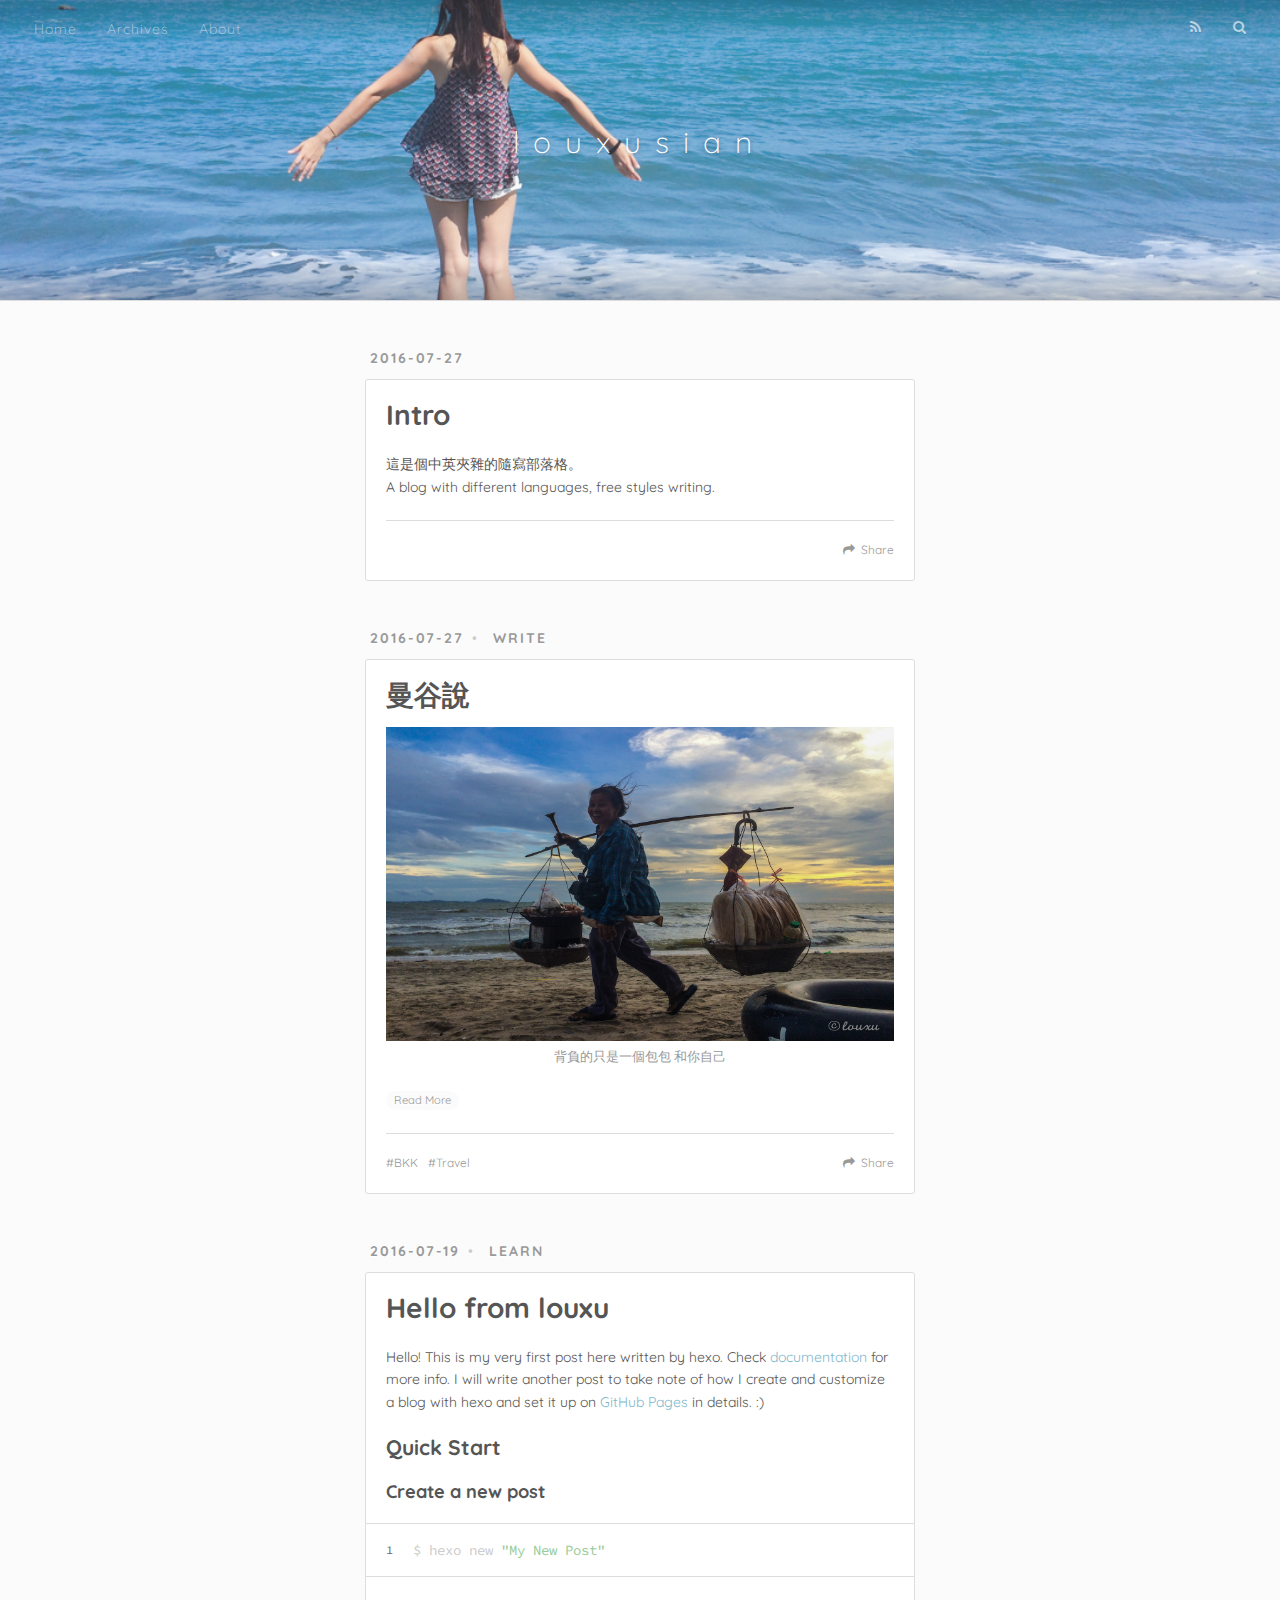
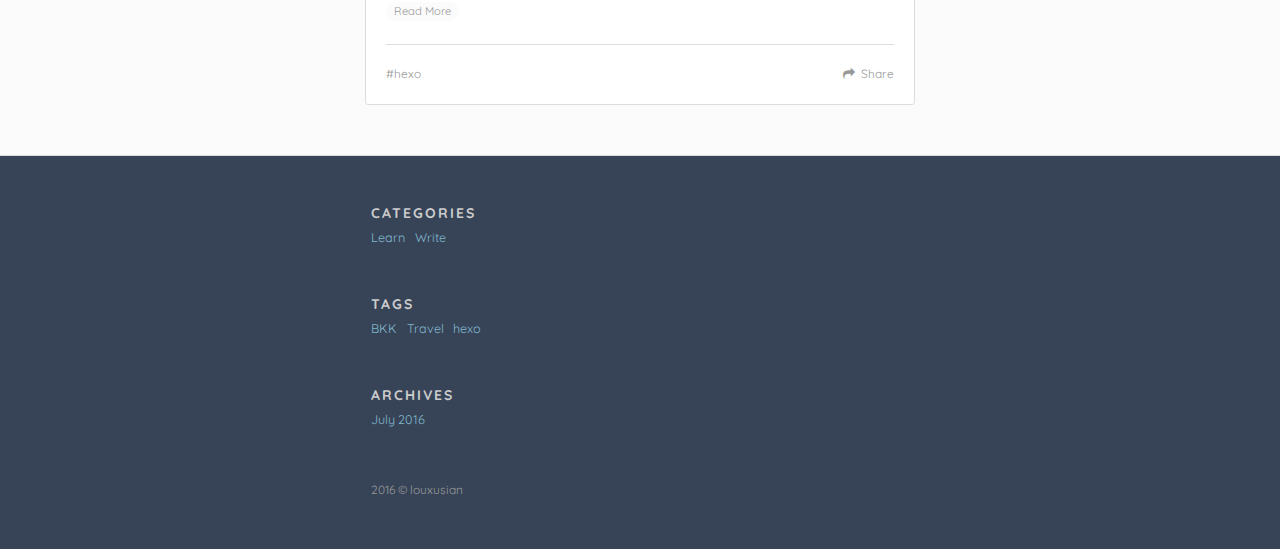
==== index.html @ e1ae8b0b "Site updated: 2016-07-27 15:54:59" ====
<!DOCTYPE html>
<html>
<head>
  <meta charset="utf-8">
  
  <title>louxusian</title>
  <meta name="viewport" content="width=device-width, initial-scale=1, maximum-scale=1">
  <meta property="og:type" content="website">
<meta property="og:title" content="louxusian">
<meta property="og:url" content="http://louxusian.github.io/index.html">
<meta property="og:site_name" content="louxusian">
<meta name="twitter:card" content="summary">
<meta name="twitter:title" content="louxusian">
  
    <link rel="alternate" href="/atom.xml" title="louxusian" type="application/atom+xml">
  
  
    <link rel="icon" href="/favicon.png">
  
  
    <link href="//fonts.googleapis.com/css?family=Source+Code+Pro|Quicksand" rel="stylesheet" type="text/css">
  
  <link rel="stylesheet" href="/css/style.css">
  

</head>

<body>
    
        <div id="container">
            <div id="wrap">
                <header id="header">
  <div id="banner"></div>
  <div id="header-outer" class="outer">
    <div id="header-title" class="inner">
      <h1 id="logo-wrap">
        <a href="/" id="logo">louxusian</a>
      </h1>
      
    </div>
    <div id="header-inner" class="inner">
      <nav id="main-nav">
        <a id="main-nav-toggle" class="nav-icon"></a>
        
          <a class="main-nav-link" href="/">Home</a>
        
          <a class="main-nav-link" href="/archives">Archives</a>
        
          <a class="main-nav-link" href="/about">About</a>
        
      </nav>
      <nav id="sub-nav">
        
          <a id="nav-rss-link" class="nav-icon" href="/atom.xml" title="RSS Feed"></a>
        
        <a id="nav-search-btn" class="nav-icon" title="Search"></a>
      </nav>
      <div id="search-form-wrap">
        <form action="//google.com/search" method="get" accept-charset="UTF-8" class="search-form"><input type="search" name="q" results="0" class="search-form-input" placeholder="Search"><button type="submit" class="search-form-submit">&#xF002;</button><input type="hidden" name="sitesearch" value="http://louxusian.github.io"></form>
      </div>
    </div>
  </div>
</header>
                <div class="outer">
                  <section id="main">
  
    <article id="post-Intro" class="article article-type-post" itemscope itemprop="blogPost">
  <div class="article-meta">
    <a href="/2016/07/27/Intro/" class="article-date">
  <time datetime="2016-07-27T03:43:51.000Z" itemprop="datePublished">2016-07-27</time>
</a>
    
  </div>
  <div class="article-inner">
    
    
      <header class="article-header">
        
  
    <h1 itemprop="name">
      <a class="article-title" href="/2016/07/27/Intro/">Intro</a>
    </h1>
  

      </header>
    
    <div class="article-entry" itemprop="articleBody">
      
        <p>這是個中英夾雜的隨寫部落格。<br>A blog with different languages, free styles writing.</p>

      
    </div>
    <footer class="article-footer">
      <a data-url="http://louxusian.github.io/2016/07/27/Intro/" data-id="cir4liw5v0007s5x1yvl8x68n" class="article-share-link">Share</a>
      
      
    </footer>
  </div>
  
</article>


  
    <article id="post-Bangkok" class="article article-type-post" itemscope itemprop="blogPost">
  <div class="article-meta">
    <a href="/2016/07/27/Bangkok/" class="article-date">
  <time datetime="2016-07-27T03:19:14.000Z" itemprop="datePublished">2016-07-27</time>
</a>
    
  <div class="article-category">
    <a class="article-category-link" href="/categories/Write/">Write</a>
  </div>

  </div>
  <div class="article-inner">
    
    
      <header class="article-header">
        
  
    <h1 itemprop="name">
      <a class="article-title" href="/2016/07/27/Bangkok/">曼谷說</a>
    </h1>
  

      </header>
    
    <div class="article-entry" itemprop="articleBody">
      
        <img src="/2016/07/27/Bangkok/img0001.jpg" alt="背負的只是一個包包 和你自己" title="背負的只是一個包包 和你自己">
        
          <p class="article-more-link">
            <a href="/2016/07/27/Bangkok/#more">Read More</a>
          </p>
        
      
    </div>
    <footer class="article-footer">
      <a data-url="http://louxusian.github.io/2016/07/27/Bangkok/" data-id="cir4liw5q0005s5x15lfc8kal" class="article-share-link">Share</a>
      
      
  <ul class="article-tag-list"><li class="article-tag-list-item"><a class="article-tag-list-link" href="/tags/BKK/">BKK</a></li><li class="article-tag-list-item"><a class="article-tag-list-link" href="/tags/Travel/">Travel</a></li></ul>

    </footer>
  </div>
  
</article>


  
    <article id="post-hello-world" class="article article-type-post" itemscope itemprop="blogPost">
  <div class="article-meta">
    <a href="/2016/07/19/hello-world/" class="article-date">
  <time datetime="2016-07-19T13:34:02.000Z" itemprop="datePublished">2016-07-19</time>
</a>
    
  <div class="article-category">
    <a class="article-category-link" href="/categories/Learn/">Learn</a>
  </div>

  </div>
  <div class="article-inner">
    
    
      <header class="article-header">
        
  
    <h1 itemprop="name">
      <a class="article-title" href="/2016/07/19/hello-world/">Hello from louxu</a>
    </h1>
  

      </header>
    
    <div class="article-entry" itemprop="articleBody">
      
        <p>Hello! This is my very first post here written by hexo. Check <a href="https://hexo.io/docs/">documentation</a> for more info. I will write another post to take note of how I create and customize a blog with hexo and set it up on <a href="https://pages.github.com/">GitHub Pages</a> in details. :)</p>
<h2 id="Quick-Start"><a href="#Quick-Start" class="headerlink" title="Quick Start"></a>Quick Start</h2><h3 id="Create-a-new-post"><a href="#Create-a-new-post" class="headerlink" title="Create a new post"></a>Create a new post</h3><figure class="highlight bash"><table><tr><td class="gutter"><pre><div class="line">1</div></pre></td><td class="code"><pre><div class="line">$ hexo new <span class="string">"My New Post"</span></div></pre></td></tr></table></figure>
        
          <p class="article-more-link">
            <a href="/2016/07/19/hello-world/#more">Read More</a>
          </p>
        
      
    </div>
    <footer class="article-footer">
      <a data-url="http://louxusian.github.io/2016/07/19/hello-world/" data-id="cir4liw4q0000s5x1cdyradgz" class="article-share-link">Share</a>
      
      
  <ul class="article-tag-list"><li class="article-tag-list-item"><a class="article-tag-list-link" href="/tags/hexo/">hexo</a></li></ul>

    </footer>
  </div>
  
</article>


  

</section>
                  
                </div>
                <footer id="footer">
  
    <aside id="sidebar" class="outer">
  
    
  <div class="widget-wrap">
    <h3 class="widget-title">Categories</h3>
    <div class="widget">
      <ul class="category-list"><li class="category-list-item"><a class="category-list-link" href="/categories/Learn/">Learn</a></li><li class="category-list-item"><a class="category-list-link" href="/categories/Write/">Write</a></li></ul>
    </div>
  </div>


  
    
  <div class="widget-wrap">
    <h3 class="widget-title">Tags</h3>
    <div class="widget">
      <ul class="tag-list"><li class="tag-list-item"><a class="tag-list-link" href="/tags/BKK/">BKK</a></li><li class="tag-list-item"><a class="tag-list-link" href="/tags/Travel/">Travel</a></li><li class="tag-list-item"><a class="tag-list-link" href="/tags/hexo/">hexo</a></li></ul>
    </div>
  </div>


  
    <!---->
  <!--<div class="widget-wrap">-->
    <!--<h3 class="widget-title">Tag Cloud</h3>-->
    <!--<div class="widget tagcloud">-->
      <!--<a href="/tags/BKK/" style="font-size: 10px;">BKK</a> <a href="/tags/Travel/" style="font-size: 10px;">Travel</a> <a href="/tags/hexo/" style="font-size: 10px;">hexo</a>-->
    <!--</div>-->
  <!--</div>-->
<!---->
  
    
  <div class="widget-wrap">
    <h3 class="widget-title">Archives</h3>
    <div class="widget">
      <ul class="archive-list"><li class="archive-list-item"><a class="archive-list-link" href="/archives/2016/07/">July 2016</a></li></ul>
    </div>
  </div>


  
    <!---->
  <!--<div class="widget-wrap">-->
    <!--<h3 class="widget-title">Recent Posts</h3>-->
    <!--<div class="widget">-->
      <!--<ul>-->
        <!---->
          <!--<li>-->
            <!--<a href="/2016/07/27/Intro/">Intro</a>-->
          <!--</li>-->
        <!---->
          <!--<li>-->
            <!--<a href="/2016/07/27/Bangkok/">曼谷說</a>-->
          <!--</li>-->
        <!---->
          <!--<li>-->
            <!--<a href="/2016/07/19/hello-world/">Hello from louxu</a>-->
          <!--</li>-->
        <!---->
      <!--</ul>-->
    <!--</div>-->
  <!--</div>-->
<!---->
  
</aside>
  
  <div class="outer">
    <div id="footer-info" class="inner">
      2016 &copy; louxusian
    </div>
  </div>
</footer>
            </div>
            <nav id="mobile-nav">
  
    <a href="/" class="mobile-nav-link">Home</a>
  
    <a href="/archives" class="mobile-nav-link">Archives</a>
  
    <a href="/about" class="mobile-nav-link">About</a>
  
</nav>
            

<script src="//ajax.googleapis.com/ajax/libs/jquery/2.0.3/jquery.min.js"></script>


  <link rel="stylesheet" href="/fancybox/jquery.fancybox.css">
  <script src="/fancybox/jquery.fancybox.pack.js"></script>


<script src="/js/script.js"></script>

        </div>
    
</body>
</html>
---- css/style.css ----
body {
  width: 100%;
}
body:before,
body:after {
  content: "";
  display: table;
}
body:after {
  clear: both;
}
html,
body,
div,
span,
applet,
object,
iframe,
h1,
h2,
h3,
h4,
h5,
h6,
p,
blockquote,
pre,
a,
abbr,
acronym,
address,
big,
cite,
code,
del,
dfn,
em,
img,
ins,
kbd,
q,
s,
samp,
small,
strike,
strong,
sub,
sup,
tt,
var,
dl,
dt,
dd,
ol,
ul,
li,
fieldset,
form,
label,
legend,
table,
caption,
tbody,
tfoot,
thead,
tr,
th,
td {
  margin: 0;
  padding: 0;
  border: 0;
  outline: 0;
  font-weight: inherit;
  font-style: inherit;
  font-family: inherit;
  font-size: 100%;
  vertical-align: baseline;
}
body {
  line-height: 1;
  color: #000;
  background: #fff;
}
ol,
ul {
  list-style: none;
}
table {
  border-collapse: separate;
  border-spacing: 0;
  vertical-align: middle;
}
caption,
th,
td {
  text-align: left;
  font-weight: normal;
  vertical-align: middle;
}
a img {
  border: none;
}
input,
button {
  margin: 0;
  padding: 0;
}
input::-moz-focus-inner,
button::-moz-focus-inner {
  border: 0;
  padding: 0;
}
@font-face {
  font-family: FontAwesome;
  font-style: normal;
  font-weight: normal;
  src: url("fonts/fontawesome-webfont.eot?v=#4.0.3");
  src: url("fonts/fontawesome-webfont.eot?#iefix&v=#4.0.3") format("embedded-opentype"), url("fonts/fontawesome-webfont.woff?v=#4.0.3") format("woff"), url("fonts/fontawesome-webfont.ttf?v=#4.0.3") format("truetype"), url("fonts/fontawesome-webfont.svg#fontawesomeregular?v=#4.0.3") format("svg");
}
html,
body,
#container {
  height: 100%;
}
body {
  background: #fbfbfb;
  font: 14px "Quicksand", "Helvetica Neue", Helvetica, Arial, sans-serif;
  -webkit-text-size-adjust: 100%;
}
.outer {
  max-width: 550px;
  margin: 0 auto;
  padding: 0 20px;
}
.outer:before,
.outer:after {
  content: "";
  display: table;
}
.outer:after {
  clear: both;
}
.inner {
  display: inline;
  float: left;
  width: 97.77777777777777%;
  margin: 0 1.111111111111111%;
}
.left,
.alignleft {
  float: left;
}
.right,
.alignright {
  float: right;
}
.clear {
  clear: both;
}
#container {
  position: relative;
}
.mobile-nav-on {
  overflow: hidden;
}
#wrap {
  height: 100%;
  width: 100%;
  position: absolute;
  top: 0;
  left: 0;
  -webkit-transition: 0.2s ease-out;
  -moz-transition: 0.2s ease-out;
  -ms-transition: 0.2s ease-out;
  transition: 0.2s ease-out;
  z-index: 1;
  background: #fbfbfb;
}
.mobile-nav-on #wrap {
  left: 280px;
}
.article-date,
.article-category-link,
.archive-year {
  text-decoration: none;
  text-transform: uppercase;
  letter-spacing: 2px;
  color: #999;
  margin-bottom: 1em;
  margin-left: 5px;
  line-height: 1em;
  text-shadow: 0 1px #fff;
  font-weight: bold;
}
.article-inner,
.archive-article-inner {
  background: #fff;
  border: 1px solid #ddd;
  -webkit-border-radius: 3px;
  border-radius: 3px;
}
.article-entry h1,
.widget h1 {
  font-size: 2em;
}
.article-entry h2,
.widget h2 {
  font-size: 1.5em;
}
.article-entry h3,
.widget h3 {
  font-size: 1.3em;
}
.article-entry h4,
.widget h4 {
  font-size: 1.2em;
}
.article-entry h5,
.widget h5 {
  font-size: 1em;
}
.article-entry h6,
.widget h6 {
  font-size: 0.8em;
  color: #999;
}
.article-entry hr,
.widget hr {
  border: 1px dashed #ddd;
}
.article-entry strong,
.widget strong {
  font-weight: bold;
}
.article-entry em,
.widget em,
.article-entry cite,
.widget cite {
  font-style: italic;
}
.article-entry sup,
.widget sup,
.article-entry sub,
.widget sub {
  font-size: 0.75em;
  line-height: 0;
  position: relative;
  vertical-align: baseline;
}
.article-entry sup,
.widget sup {
  top: -0.5em;
}
.article-entry sub,
.widget sub {
  bottom: -0.2em;
}
.article-entry small,
.widget small {
  font-size: 0.85em;
}
.article-entry acronym,
.widget acronym,
.article-entry abbr,
.widget abbr {
  border-bottom: 1px dotted;
}
.article-entry ul,
.widget ul,
.article-entry ol,
.widget ol,
.article-entry dl,
.widget dl {
  margin: 0 20px;
  line-height: 1.6em;
}
.article-entry ul ul,
.widget ul ul,
.article-entry ol ul,
.widget ol ul,
.article-entry ul ol,
.widget ul ol,
.article-entry ol ol,
.widget ol ol {
  margin-top: 0;
  margin-bottom: 0;
}
.article-entry ul,
.widget ul {
  list-style: disc;
}
.article-entry ol,
.widget ol {
  list-style: decimal;
}
.article-entry dt,
.widget dt {
  font-weight: bold;
}
#header {
  height: 300px;
  position: relative;
  border-bottom: 1px solid #ddd;
}
#header:before,
#header:after {
  content: "";
  position: absolute;
  left: 0;
  right: 0;
  height: 40px;
}
#header:before {
  top: 0;
  background: -webkit-linear-gradient(rgba(0,0,0,0.2), transparent);
  background: -moz-linear-gradient(rgba(0,0,0,0.2), transparent);
  background: -ms-linear-gradient(rgba(0,0,0,0.2), transparent);
  background: linear-gradient(rgba(0,0,0,0.2), transparent);
}
#header:after {
  bottom: 0;
  background: -webkit-linear-gradient(transparent, rgba(0,0,0,0.2));
  background: -moz-linear-gradient(transparent, rgba(0,0,0,0.2));
  background: -ms-linear-gradient(transparent, rgba(0,0,0,0.2));
  background: linear-gradient(transparent, rgba(0,0,0,0.2));
}
#header-outer {
  max-width: 100%;
  height: 100%;
  position: relative;
}
#header-inner {
  position: relative;
  overflow: hidden;
}
#banner {
  position: absolute;
  top: 0;
  left: 0;
  width: 100%;
  height: 100%;
  background: url("images/banner.jpg") center #000;
  -webkit-background-size: cover;
  -moz-background-size: cover;
  background-size: cover;
  z-index: -1;
  opacity: 0.8;
}
#header-title {
  text-align: center;
  height: 30px;
  position: absolute;
  top: 50%;
  left: 0;
  margin-top: -15px;
}
#logo,
#subtitle {
  text-decoration: none;
  color: #fff;
  font-weight: 300;
  text-shadow: 0 1px 4px rgba(0,0,0,0.3);
}
#logo {
  font-size: 30px;
  line-height: 15px;
  letter-spacing: 14px;
  font-weight: 100;
}
#subtitle {
  font-size: 16px;
  line-height: 16px;
  letter-spacing: 1px;
}
#subtitle-wrap {
  margin-top: 16px;
}
#main-nav {
  float: left;
  margin-left: -15px;
}
.nav-icon,
.main-nav-link {
  float: left;
  color: #fff;
  opacity: 0.6;
  text-decoration: none;
  text-shadow: 0 1px rgba(0,0,0,0.2);
  -webkit-transition: opacity 0.2s;
  -moz-transition: opacity 0.2s;
  -ms-transition: opacity 0.2s;
  transition: opacity 0.2s;
  display: block;
  padding: 20px 15px;
}
.nav-icon:hover,
.main-nav-link:hover {
  opacity: 1;
}
.nav-icon {
  font-family: FontAwesome;
  text-align: center;
  font-size: 14px;
  width: 14px;
  height: 14px;
  padding: 20px 15px;
  position: relative;
  cursor: pointer;
}
.main-nav-link {
  font-weight: 300;
  letter-spacing: 1px;
}
@media screen and (max-width: 479px) {
  .main-nav-link {
    display: none;
  }
}
#main-nav-toggle {
  display: none;
}
#main-nav-toggle:before {
  content: "\f0c9";
}
@media screen and (max-width: 479px) {
  #main-nav-toggle {
    display: block;
  }
}
#sub-nav {
  float: right;
  margin-right: -15px;
}
#nav-rss-link:before {
  content: "\f09e";
}
#nav-search-btn:before {
  content: "\f002";
}
#search-form-wrap {
  position: absolute;
  top: 15px;
  width: 150px;
  height: 30px;
  right: -150px;
  opacity: 0;
  -webkit-transition: 0.2s ease-out;
  -moz-transition: 0.2s ease-out;
  -ms-transition: 0.2s ease-out;
  transition: 0.2s ease-out;
}
#search-form-wrap.on {
  opacity: 1;
  right: 0;
}
@media screen and (max-width: 479px) {
  #search-form-wrap {
    width: 100%;
    right: -100%;
  }
}
.search-form {
  position: absolute;
  top: 0;
  left: 0;
  right: 0;
  background: #fff;
  padding: 5px 15px;
  -webkit-border-radius: 15px;
  border-radius: 15px;
  -webkit-box-shadow: 0 0 10px rgba(0,0,0,0.3);
  box-shadow: 0 0 10px rgba(0,0,0,0.3);
}
.search-form-input {
  border: none;
  background: none;
  color: #555;
  width: 100%;
  font: 13px "Quicksand", "Helvetica Neue", Helvetica, Arial, sans-serif;
  outline: none;
}
.search-form-input::-webkit-search-results-decoration,
.search-form-input::-webkit-search-cancel-button {
  -webkit-appearance: none;
}
.search-form-submit {
  position: absolute;
  top: 50%;
  right: 10px;
  margin-top: -7px;
  font: 13px FontAwesome;
  border: none;
  background: none;
  color: #bbb;
  cursor: pointer;
}
.search-form-submit:hover,
.search-form-submit:focus {
  color: #777;
}
.article {
  margin: 50px 0;
}
.article-inner {
  overflow: hidden;
}
.article-meta:before,
.article-meta:after {
  content: "";
  display: table;
}
.article-meta:after {
  clear: both;
}
.article-date {
  float: left;
}
.article-category {
  float: left;
  line-height: 1em;
  color: #ccc;
  text-shadow: 0 1px #fff;
  margin-left: 8px;
}
.article-category:before {
  content: "\2022";
}
.article-category-link {
  margin: 0 12px 1em;
}
.article-header {
  padding: 20px 20px 0;
}
.article-title {
  text-decoration: none;
  font-size: 2em;
  font-weight: bold;
  color: #555;
  line-height: 1.1em;
  -webkit-transition: color 0.2s;
  -moz-transition: color 0.2s;
  -ms-transition: color 0.2s;
  transition: color 0.2s;
}
a.article-title:hover {
  color: #81b7cc;
}
.article-entry {
  color: #555;
  padding: 0 20px;
}
.article-entry:before,
.article-entry:after {
  content: "";
  display: table;
}
.article-entry:after {
  clear: both;
}
.article-entry p,
.article-entry table {
  line-height: 1.6em;
  margin: 1.6em 0;
}
.article-entry h1,
.article-entry h2,
.article-entry h3,
.article-entry h4,
.article-entry h5,
.article-entry h6 {
  font-weight: bold;
}
.article-entry h1,
.article-entry h2,
.article-entry h3,
.article-entry h4,
.article-entry h5,
.article-entry h6 {
  line-height: 1.1em;
  margin: 1.1em 0;
}
.article-entry a {
  color: #81b7cc;
  text-decoration: none;
}
.article-entry a:hover {
  text-decoration: underline;
}
.article-entry ul,
.article-entry ol,
.article-entry dl {
  margin-top: 1.6em;
  margin-bottom: 1.6em;
}
.article-entry img,
.article-entry video {
  width: 100%;
  height: auto;
  display: block;
  margin: auto;
  padding-top: 1rem;
}
.article-entry iframe {
  border: none;
}
.article-entry table {
  width: 100%;
  border-collapse: collapse;
  border-spacing: 0;
}
.article-entry th {
  font-weight: bold;
  border-bottom: 3px solid #ddd;
  padding-bottom: 0.5em;
}
.article-entry td {
  border-bottom: 1px solid #ddd;
  padding: 10px 0;
}
.article-entry blockquote {
  font-family: Georgia, "Times New Roman", serif;
  font-size: 1.4em;
  margin: 1.6em 20px;
  text-align: center;
}
.article-entry blockquote footer {
  font-size: 14px;
  margin: 1.6em 0;
  font-family: "Quicksand", "Helvetica Neue", Helvetica, Arial, sans-serif;
}
.article-entry blockquote footer cite:before {
  content: "—";
  padding: 0 0.5em;
}
.article-entry .pullquote {
  text-align: left;
  width: 45%;
  margin: 0;
}
.article-entry .pullquote.left {
  margin-left: 0.5em;
  margin-right: 1em;
}
.article-entry .pullquote.right {
  margin-right: 0.5em;
  margin-left: 1em;
}
.article-entry .caption {
  color: #999;
  display: block;
  font-size: 0.9em;
  margin-top: 0.5em;
  position: relative;
  text-align: center;
}
.article-entry .video-container {
  position: relative;
  padding-top: 56.25%;
  height: 0;
  overflow: hidden;
}
.article-entry .video-container iframe,
.article-entry .video-container object,
.article-entry .video-container embed {
  position: absolute;
  top: 0;
  left: 0;
  width: 100%;
  height: 100%;
  margin-top: 0;
}
.article-more-link a {
  font-size: 0.8em;
  display: inline-block;
  line-height: 1em;
  padding: 4px 8px;
  -webkit-border-radius: 15px;
  border-radius: 15px;
  background: #fbfbfb;
  color: #999;
  text-shadow: 0 1px #fff;
  text-decoration: none;
}
.article-more-link a:hover {
  background: #81b7cc;
  color: #fff;
  text-decoration: none;
  text-shadow: 0 1px #529cb9;
}
.article-footer {
  font-size: 0.85em;
  line-height: 1.6em;
  border-top: 1px solid #ddd;
  padding-top: 1.6em;
  margin: 0 20px 20px;
}
.article-footer:before,
.article-footer:after {
  content: "";
  display: table;
}
.article-footer:after {
  clear: both;
}
.article-footer a {
  color: #999;
  text-decoration: none;
}
.article-footer a:hover {
  color: #555;
}
.article-tag-list-item {
  float: left;
  margin-right: 10px;
}
.article-tag-list-link:before {
  content: "#";
}
.article-comment-link {
  float: right;
}
.article-comment-link:before {
  content: "\f075";
  font-family: FontAwesome;
  padding-right: 8px;
}
.article-share-link {
  cursor: pointer;
  float: right;
  margin-left: 20px;
}
.article-share-link:before {
  content: "\f064";
  font-family: FontAwesome;
  padding-right: 6px;
}
#article-nav {
  position: relative;
}
#article-nav:before,
#article-nav:after {
  content: "";
  display: table;
}
#article-nav:after {
  clear: both;
}
@media screen and (min-width: 768px) {
  #article-nav {
    margin: 50px 0;
  }
  #article-nav:before {
    width: 8px;
    height: 8px;
    position: absolute;
    top: 50%;
    left: 50%;
    margin-top: -4px;
    margin-left: -4px;
    content: "";
    -webkit-border-radius: 50%;
    border-radius: 50%;
    background: #ddd;
    -webkit-box-shadow: 0 1px 2px #fff;
    box-shadow: 0 1px 2px #fff;
  }
}
.article-nav-link-wrap {
  text-decoration: none;
  text-shadow: 0 1px #fff;
  color: #999;
  -webkit-box-sizing: border-box;
  -moz-box-sizing: border-box;
  box-sizing: border-box;
  margin-top: 50px;
  text-align: center;
  display: block;
}
.article-nav-link-wrap:hover {
  color: #555;
}
@media screen and (min-width: 768px) {
  .article-nav-link-wrap {
    width: 50%;
    margin-top: 0;
  }
}
@media screen and (min-width: 768px) {
  #article-nav-newer {
    float: left;
    text-align: right;
    padding-right: 20px;
  }
}
@media screen and (min-width: 768px) {
  #article-nav-older {
    float: right;
    text-align: left;
    padding-left: 20px;
  }
}
.article-nav-caption {
  text-transform: uppercase;
  letter-spacing: 2px;
  color: #ddd;
  line-height: 1em;
  font-weight: bold;
}
#article-nav-newer .article-nav-caption {
  margin-right: -2px;
}
.article-nav-title {
  font-size: 0.85em;
  line-height: 1.6em;
  margin-top: 0.5em;
}
.article-share-box {
  position: absolute;
  display: none;
  background: #fff;
  -webkit-box-shadow: 1px 2px 10px rgba(0,0,0,0.2);
  box-shadow: 1px 2px 10px rgba(0,0,0,0.2);
  -webkit-border-radius: 3px;
  border-radius: 3px;
  margin-left: -145px;
  overflow: hidden;
  z-index: 1;
}
.article-share-box.on {
  display: block;
}
.article-share-input {
  width: 100%;
  background: none;
  -webkit-box-sizing: border-box;
  -moz-box-sizing: border-box;
  box-sizing: border-box;
  font: 14px "Quicksand", "Helvetica Neue", Helvetica, Arial, sans-serif;
  padding: 0 15px;
  color: #555;
  outline: none;
  border: 1px solid #ddd;
  -webkit-border-radius: 3px 3px 0 0;
  border-radius: 3px 3px 0 0;
  height: 36px;
  line-height: 36px;
}
.article-share-links {
  background: #fbfbfb;
}
.article-share-links:before,
.article-share-links:after {
  content: "";
  display: table;
}
.article-share-links:after {
  clear: both;
}
.article-share-twitter,
.article-share-facebook,
.article-share-pinterest,
.article-share-google {
  width: 50px;
  height: 36px;
  display: block;
  float: left;
  position: relative;
  color: #999;
  text-shadow: 0 1px #fff;
}
.article-share-twitter:before,
.article-share-facebook:before,
.article-share-pinterest:before,
.article-share-google:before {
  font-size: 20px;
  font-family: FontAwesome;
  width: 20px;
  height: 20px;
  position: absolute;
  top: 50%;
  left: 50%;
  margin-top: -10px;
  margin-left: -10px;
  text-align: center;
}
.article-share-twitter:hover,
.article-share-facebook:hover,
.article-share-pinterest:hover,
.article-share-google:hover {
  color: #fff;
}
.article-share-twitter:before {
  content: "\f099";
}
.article-share-twitter:hover {
  background: #00aced;
  text-shadow: 0 1px #008abe;
}
.article-share-facebook:before {
  content: "\f09a";
}
.article-share-facebook:hover {
  background: #3b5998;
  text-shadow: 0 1px #2f477a;
}
.article-share-pinterest:before {
  content: "\f0d2";
}
.article-share-pinterest:hover {
  background: #cb2027;
  text-shadow: 0 1px #a21a1f;
}
.article-share-google:before {
  content: "\f0d5";
}
.article-share-google:hover {
  background: #dd4b39;
  text-shadow: 0 1px #be3221;
}
.article-gallery {
  background: #000;
  position: relative;
}
.article-gallery-photos {
  position: relative;
  overflow: hidden;
}
.article-gallery-img {
  display: none;
  max-width: 100%;
}
.article-gallery-img:first-child {
  display: block;
}
.article-gallery-img.loaded {
  position: absolute;
  display: block;
}
.article-gallery-img img {
  display: block;
  max-width: 100%;
  margin: 0 auto;
}
#comments {
  background: #fff;
  -webkit-box-shadow: 1px 2px 3px #ddd;
  box-shadow: 1px 2px 3px #ddd;
  padding: 20px;
  border: 1px solid #ddd;
  -webkit-border-radius: 3px;
  border-radius: 3px;
  margin: 50px 0;
}
#comments a {
  color: #81b7cc;
}
.archives-wrap {
  margin: 50px 0;
}
.archives:before,
.archives:after {
  content: "";
  display: table;
}
.archives:after {
  clear: both;
}
.archive-year-wrap {
  margin-bottom: 1em;
}
.archives {
  -webkit-column-gap: 10px;
  -moz-column-gap: 10px;
  column-gap: 10px;
}
@media screen and (min-width: 480px) and (max-width: 767px) {
  .archives {
    -webkit-column-count: 2;
    -moz-column-count: 2;
    column-count: 2;
  }
}
@media screen and (min-width: 768px) {
  .archives {
    -webkit-column-count: 3;
    -moz-column-count: 3;
    column-count: 3;
  }
}
.archive-article {
  -webkit-column-break-inside: avoid;
  page-break-inside: avoid;
  overflow: hidden;
  break-inside: avoid-column;
}
.archive-article-inner {
  padding: 10px;
  margin-bottom: 15px;
}
.archive-article-title {
  text-decoration: none;
  font-weight: 300;
  color: #555;
  -webkit-transition: color 0.2s;
  -moz-transition: color 0.2s;
  -ms-transition: color 0.2s;
  transition: color 0.2s;
  line-height: 1.6em;
}
.archive-article-title:hover {
  color: #81b7cc;
}
.archive-article-footer {
  margin-top: 1em;
}
.archive-article-date {
  color: #999;
  text-decoration: none;
  font-size: 0.85em;
  line-height: 1em;
  margin-bottom: 0.5em;
  display: block;
}
#page-nav {
  margin: 50px auto;
  background: #fff;
  -webkit-box-shadow: 1px 2px 3px #ddd;
  box-shadow: 1px 2px 3px #ddd;
  border: 1px solid #ddd;
  -webkit-border-radius: 3px;
  border-radius: 3px;
  text-align: center;
  color: #999;
  overflow: hidden;
}
#page-nav:before,
#page-nav:after {
  content: "";
  display: table;
}
#page-nav:after {
  clear: both;
}
#page-nav a,
#page-nav span {
  padding: 10px 20px;
  line-height: 1;
  height: 2ex;
}
#page-nav a {
  color: #999;
  text-decoration: none;
}
#page-nav a:hover {
  background: #999;
  color: #fff;
}
#page-nav .prev {
  float: left;
}
#page-nav .next {
  float: right;
}
#page-nav .page-number {
  display: inline-block;
}
@media screen and (max-width: 479px) {
  #page-nav .page-number {
    display: none;
  }
}
#page-nav .current {
  color: #555;
  font-weight: bold;
}
#page-nav .space {
  color: #ddd;
}
#footer {
  background: #374458;
  padding: 50px 0;
  border-top: 1px solid #ddd;
  color: #999;
}
#footer a {
  color: #81b7cc;
  text-decoration: none;
}
#footer a:hover {
  text-decoration: underline;
}
#footer-info {
  line-height: 1.6em;
  font-size: 0.85em;
}
.article-entry pre,
.article-entry .highlight {
  background: #fff;
  margin: 0 -20px;
  padding: 15px 20px;
  border-style: solid;
  border-color: #ddd;
  border-width: 1px 0;
  overflow: auto;
  color: #ccc;
  line-height: 22.400000000000002px;
}
.article-entry .highlight .gutter pre,
.article-entry .gist .gist-file .gist-data .line-numbers {
  color: #666;
  font-size: 0.85em;
}
.article-entry pre,
.article-entry code {
  font-family: "Source Code Pro", Consolas, Monaco, Menlo, Consolas, monospace;
}
.article-entry code {
  background: #fbfbfb;
  text-shadow: 0 1px #fff;
  padding: 0 0.3em;
}
.article-entry pre code {
  background: none;
  text-shadow: none;
  padding: 0;
}
.article-entry .highlight pre {
  border: none;
  margin: 0;
  padding: 0;
}
.article-entry .highlight table {
  margin: 0;
  width: auto;
}
.article-entry .highlight td {
  border: none;
  padding: 0;
}
.article-entry .highlight figcaption {
  font-size: 0.85em;
  color: #999;
  line-height: 1em;
  margin-bottom: 1em;
}
.article-entry .highlight figcaption:before,
.article-entry .highlight figcaption:after {
  content: "";
  display: table;
}
.article-entry .highlight figcaption:after {
  clear: both;
}
.article-entry .highlight figcaption a {
  float: right;
}
.article-entry .highlight .gutter pre {
  text-align: right;
  padding-right: 20px;
}
.article-entry .highlight .line {
  height: 22.400000000000002px;
}
.article-entry .highlight .line.marked {
  background: #515151;
}
.article-entry .gist {
  margin: 0 -20px;
  border-style: solid;
  border-color: #ddd;
  border-width: 1px 0;
  background: #fff;
  padding: 15px 20px 15px 0;
}
.article-entry .gist .gist-file {
  border: none;
  font-family: "Source Code Pro", Consolas, Monaco, Menlo, Consolas, monospace;
  margin: 0;
}
.article-entry .gist .gist-file .gist-data {
  background: none;
  border: none;
}
.article-entry .gist .gist-file .gist-data .line-numbers {
  background: none;
  border: none;
  padding: 0 20px 0 0;
}
.article-entry .gist .gist-file .gist-data .line-data {
  padding: 0 !important;
}
.article-entry .gist .gist-file .highlight {
  margin: 0;
  padding: 0;
  border: none;
}
.article-entry .gist .gist-file .gist-meta {
  background: #fff;
  color: #999;
  font: 0.85em "Quicksand", "Helvetica Neue", Helvetica, Arial, sans-serif;
  text-shadow: 0 0;
  padding: 0;
  margin-top: 1em;
  margin-left: 20px;
}
.article-entry .gist .gist-file .gist-meta a {
  color: #81b7cc;
  font-weight: normal;
}
.article-entry .gist .gist-file .gist-meta a:hover {
  text-decoration: underline;
}
pre .comment,
pre .title {
  color: #999;
}
pre .variable,
pre .attribute,
pre .tag,
pre .regexp,
pre .ruby .constant,
pre .xml .tag .title,
pre .xml .pi,
pre .xml .doctype,
pre .html .doctype,
pre .css .id,
pre .css .class,
pre .css .pseudo {
  color: #f2777a;
}
pre .number,
pre .preprocessor,
pre .built_in,
pre .literal,
pre .params,
pre .constant {
  color: #f99157;
}
pre .class,
pre .ruby .class .title,
pre .css .rules .attribute {
  color: #9c9;
}
pre .string,
pre .value,
pre .inheritance,
pre .header,
pre .ruby .symbol,
pre .xml .cdata {
  color: #9c9;
}
pre .css .hexcolor {
  color: #6cc;
}
pre .function,
pre .python .decorator,
pre .python .title,
pre .ruby .function .title,
pre .ruby .title .keyword,
pre .perl .sub,
pre .javascript .title,
pre .coffeescript .title {
  color: #69c;
}
pre .keyword,
pre .javascript .function {
  color: #c9c;
}
@media screen and (max-width: 479px) {
  #mobile-nav {
    position: absolute;
    top: 0;
    left: 0;
    width: 280px;
    height: 100%;
    background: #374458;
    border-right: 1px solid #fff;
  }
}
@media screen and (max-width: 479px) {
  .mobile-nav-link {
    display: block;
    color: #999;
    text-decoration: none;
    padding: 15px 20px;
    font-weight: bold;
  }
  .mobile-nav-link:hover {
    color: #fff;
  }
}
#about {
  text-align: center;
  background-color: #31425f;
}
#about h3 {
  font-size: 1rem;
  font-weight: bolder;
  margin-bottom: 1rem;
}
#about .header {
  padding-top: 1rem;
  font-size: 4rem;
  font-family: 'Open Sans Condensed', cursive;
}
#about .header a {
  text-decoration: none;
  color: #fff;
}
#about .header span {
  display: block;
  font-size: 1rem;
  font-family: 'Nothing You Could Do', cursive;
  padding: 0.5rem;
  color: #f5f5f5;
}
#about .content {
  padding: 1rem 1rem;
  margin: 2rem auto;
  max-width: 60rem;
  background-color: #fff;
  font-family: 'Quicksand', cursive;
}
@media screen and (max-width: 60rem) {
  #about .content {
    max-width: 45rem;
  }
}
#about .content .title {
  display: block;
  font-family: "Helvetica Neue";
  margin: 0.5rem;
  font-size: 1.5rem;
  color: #400000;
}
#about .content .block {
  margin: 3rem auto;
}
#about .content .block .content {
  margin: auto 5rem;
  color: #374163;
}
@media screen and (max-width: 60rem) {
  #about .content .block .content {
    margin: 0;
  }
}
#about .content .block .content .date {
  color: #2d2d2d;
  font-size: 0.7rem;
  font-style: italic;
  display: inline-block;
}
#about .content .block .content a {
  text-decoration: none;
  color: #6783af;
  font-weight: bolder;
}
#about .content ul {
  list-style-type: disc;
  text-align: left;
  color: #2d2d2d;
  padding-left: 1rem;
}
#about .content table {
  width: 100%;
  border: 1px solid #ddd;
}
#about .content table td {
  padding: 1rem 1rem;
  border-bottom: 1px solid #ddd;
}
@media screen and (max-width: 60rem) {
  #about .content table td {
    display: block;
  }
}
#about .content table td:first-child {
  width: 8rem;
}
@media screen and (max-width: 60rem) {
  #about .content table td:first-child {
    width: auto;
  }
}
#about .footer {
  font-family: 'Open Sans Condensed', cursive;
  text-align: center;
  width: 100%;
  color: #f5f5f5;
}
#about .copyright {
  padding-bottom: 1rem;
}
.widget-wrap {
  margin-bottom: 50px !important;
}
@media screen and (min-width: 768px) {
  .widget-wrap {
    display: inline;
    float: left;
    width: 97.77777777777777%;
    margin: 0 1.111111111111111%;
  }
}
.widget-title {
  color: #ccc;
  text-transform: uppercase;
  letter-spacing: 2px;
  margin-bottom: 0.5em;
  line-height: 1em;
  font-weight: bold;
}
.widget {
  color: #999;
}
.widget ul li,
.widget ol li {
  display: inline-block;
  zoom: 1;
  *display: inline;
  padding-right: 0.75em;
}
.widget {
  line-height: 1.6em;
  word-wrap: break-word;
  font-size: 0.9em;
}
.widget ul,
.widget ol {
  list-style: none;
  margin: 0;
}
.widget ul ul,
.widget ol ul,
.widget ul ol,
.widget ol ol {
  margin: 0 20px;
}
.widget ul ul,
.widget ol ul {
  list-style: disc;
}
.widget ul ol,
.widget ol ol {
  list-style: decimal;
}
.category-list-count,
.tag-list-count,
.archive-list-count {
  padding-left: 5px;
  color: #999;
  font-size: 0.85em;
}
.category-list-count:before,
.tag-list-count:before,
.archive-list-count:before {
  content: "(";
}
.category-list-count:after,
.tag-list-count:after,
.archive-list-count:after {
  content: ")";
}
.tagcloud a {
  margin-right: 5px;
  display: inline-block;
}
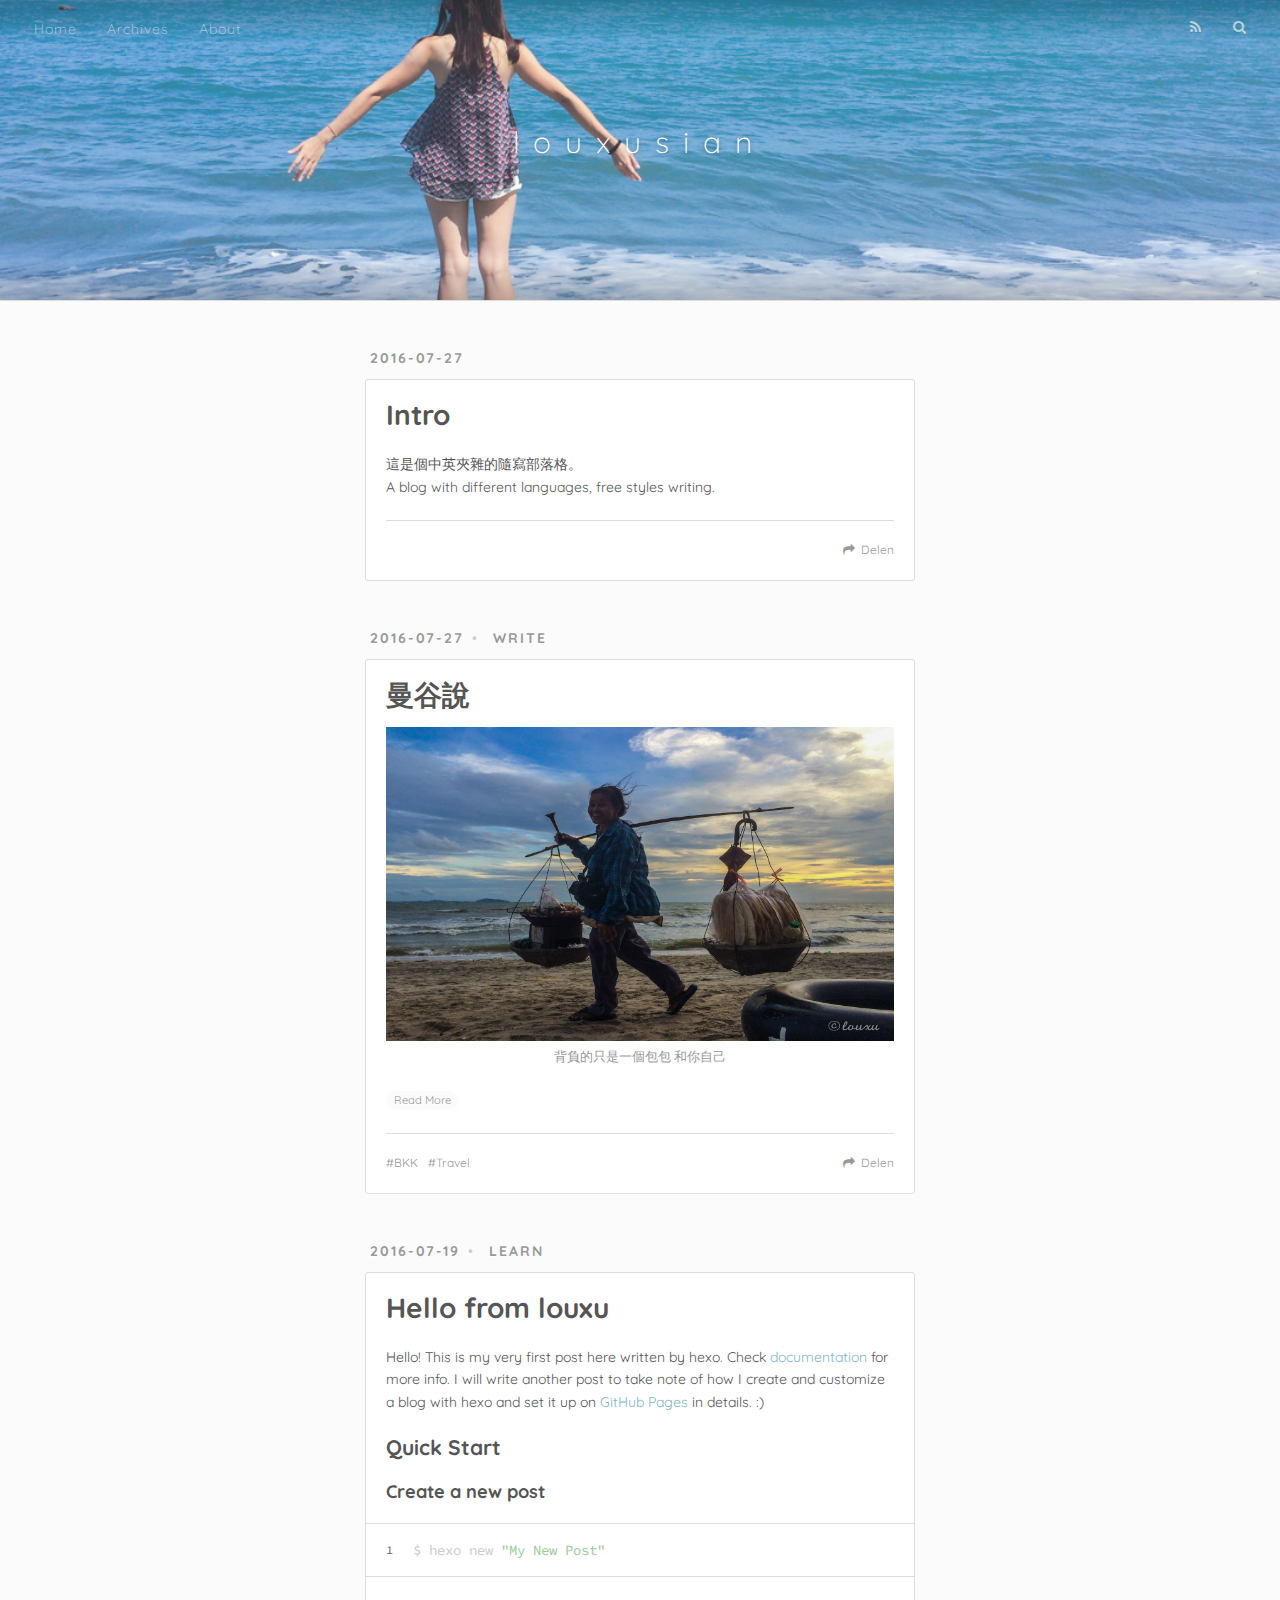
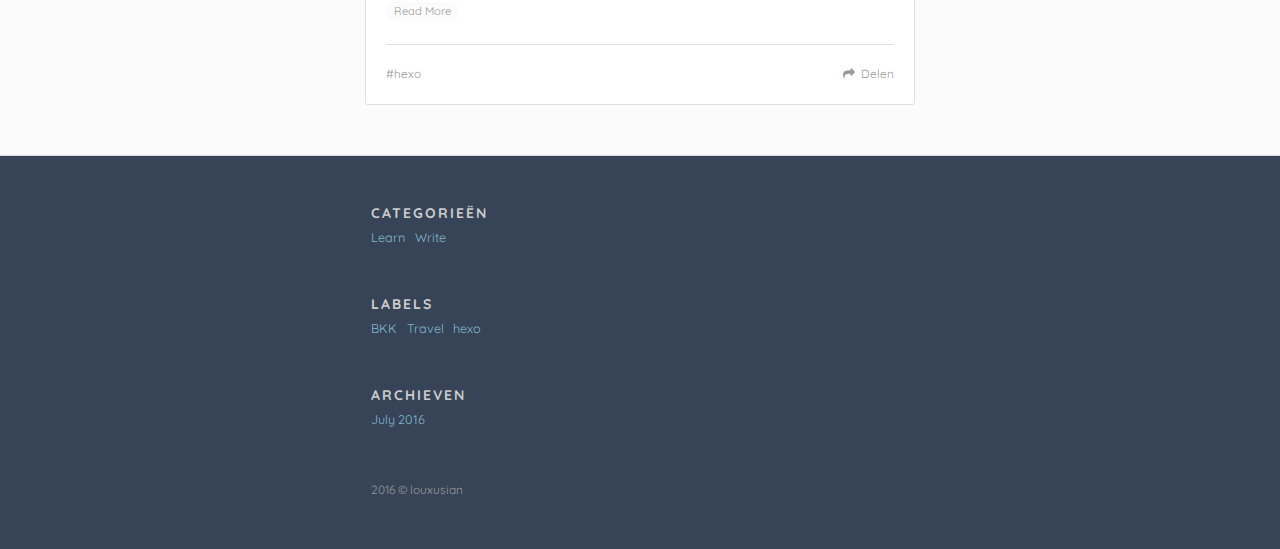
==== commit 6e8e7855: "Site updated: 2016-07-28 02:48:09" ====
--- a/index.html
+++ b/index.html
@@ -54,7 +54,7 @@
         
           <a id="nav-rss-link" class="nav-icon" href="/atom.xml" title="RSS Feed"></a>
         
-        <a id="nav-search-btn" class="nav-icon" title="Search"></a>
+        <a id="nav-search-btn" class="nav-icon" title="Zoeken"></a>
       </nav>
       <div id="search-form-wrap">
         <form action="//google.com/search" method="get" accept-charset="UTF-8" class="search-form"><input type="search" name="q" results="0" class="search-form-input" placeholder="Search"><button type="submit" class="search-form-submit">&#xF002;</button><input type="hidden" name="sitesearch" value="http://louxusian.github.io"></form>
@@ -92,7 +92,7 @@
       
     </div>
     <footer class="article-footer">
-      <a data-url="http://louxusian.github.io/2016/07/27/Intro/" data-id="cir4liw5v0007s5x1yvl8x68n" class="article-share-link">Share</a>
+      <a data-url="http://louxusian.github.io/2016/07/27/Intro/" data-id="cir58rvk60005q7x1ldi0fbtk" class="article-share-link">Delen</a>
       
       
     </footer>
@@ -137,7 +137,7 @@
       
     </div>
     <footer class="article-footer">
-      <a data-url="http://louxusian.github.io/2016/07/27/Bangkok/" data-id="cir4liw5q0005s5x15lfc8kal" class="article-share-link">Share</a>
+      <a data-url="http://louxusian.github.io/2016/07/27/Bangkok/" data-id="cir58rvjz0002q7x13ipnq6sz" class="article-share-link">Delen</a>
       
       
   <ul class="article-tag-list"><li class="article-tag-list-item"><a class="article-tag-list-link" href="/tags/BKK/">BKK</a></li><li class="article-tag-list-item"><a class="article-tag-list-link" href="/tags/Travel/">Travel</a></li></ul>
@@ -185,7 +185,7 @@
       
     </div>
     <footer class="article-footer">
-      <a data-url="http://louxusian.github.io/2016/07/19/hello-world/" data-id="cir4liw4q0000s5x1cdyradgz" class="article-share-link">Share</a>
+      <a data-url="http://louxusian.github.io/2016/07/19/hello-world/" data-id="cir58rvjr0000q7x1fn3u0gh6" class="article-share-link">Delen</a>
       
       
   <ul class="article-tag-list"><li class="article-tag-list-item"><a class="article-tag-list-link" href="/tags/hexo/">hexo</a></li></ul>
@@ -207,7 +207,7 @@
   
     
   <div class="widget-wrap">
-    <h3 class="widget-title">Categories</h3>
+    <h3 class="widget-title">Categorieën</h3>
     <div class="widget">
       <ul class="category-list"><li class="category-list-item"><a class="category-list-link" href="/categories/Learn/">Learn</a></li><li class="category-list-item"><a class="category-list-link" href="/categories/Write/">Write</a></li></ul>
     </div>
@@ -217,7 +217,7 @@
   
     
   <div class="widget-wrap">
-    <h3 class="widget-title">Tags</h3>
+    <h3 class="widget-title">Labels</h3>
     <div class="widget">
       <ul class="tag-list"><li class="tag-list-item"><a class="tag-list-link" href="/tags/BKK/">BKK</a></li><li class="tag-list-item"><a class="tag-list-link" href="/tags/Travel/">Travel</a></li><li class="tag-list-item"><a class="tag-list-link" href="/tags/hexo/">hexo</a></li></ul>
     </div>
@@ -236,7 +236,7 @@
   
     
   <div class="widget-wrap">
-    <h3 class="widget-title">Archives</h3>
+    <h3 class="widget-title">Archieven</h3>
     <div class="widget">
       <ul class="archive-list"><li class="archive-list-item"><a class="archive-list-link" href="/archives/2016/07/">July 2016</a></li></ul>
     </div>
@@ -246,7 +246,7 @@
   
     <!---->
   <!--<div class="widget-wrap">-->
-    <!--<h3 class="widget-title">Recent Posts</h3>-->
+    <!--<h3 class="widget-title">Recente berichten</h3>-->
     <!--<div class="widget">-->
       <!--<ul>-->
         <!---->
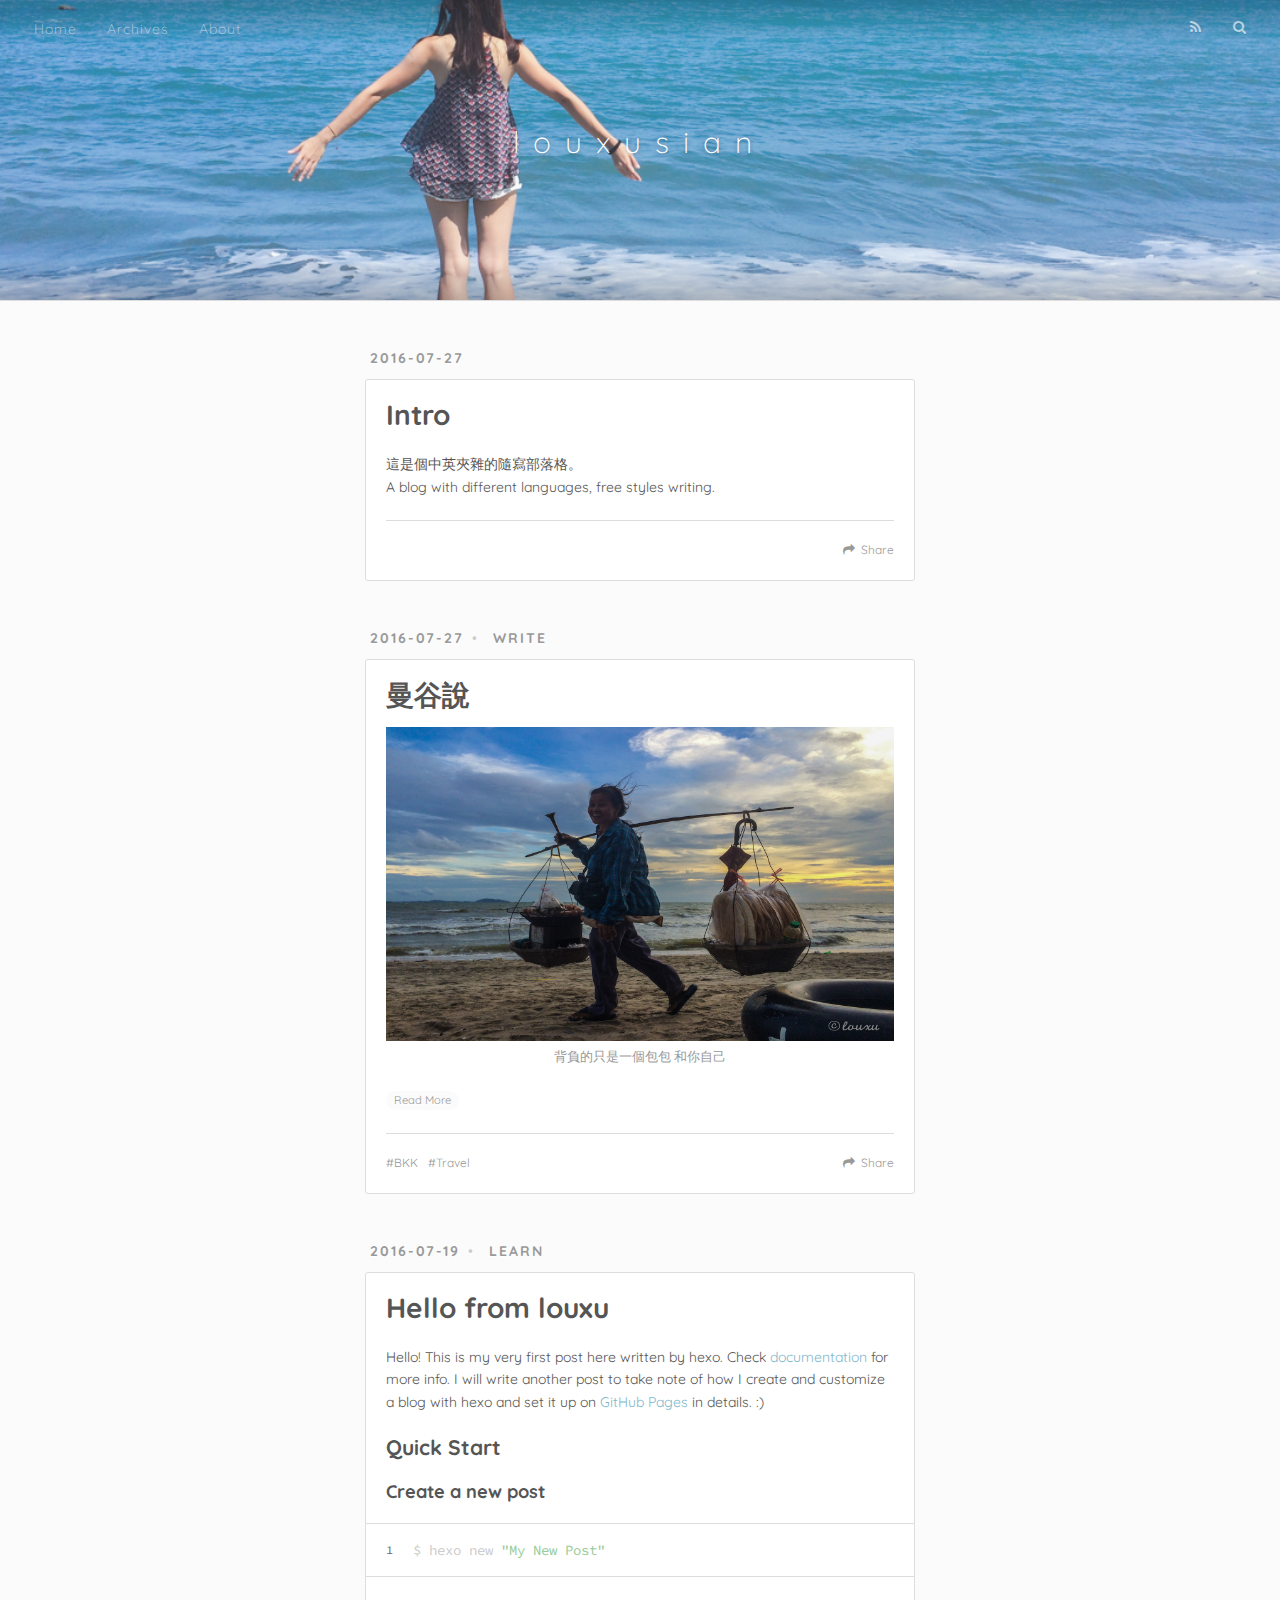
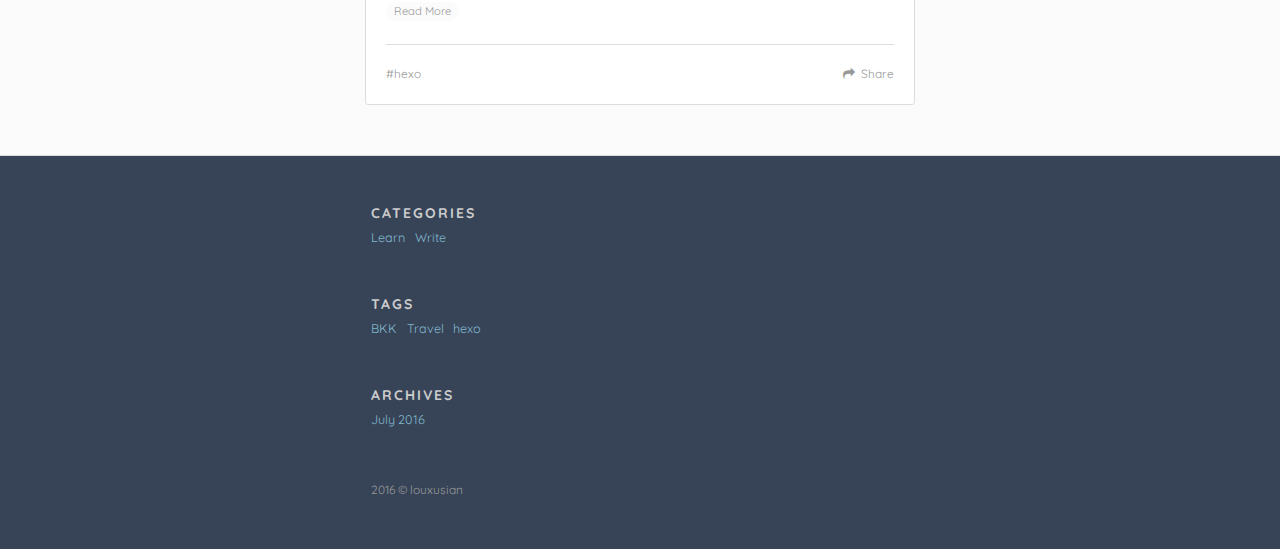
==== commit 851fee90: "Site updated: 2016-07-28 03:06:19" ====
--- a/index.html
+++ b/index.html
@@ -54,7 +54,7 @@
         
           <a id="nav-rss-link" class="nav-icon" href="/atom.xml" title="RSS Feed"></a>
         
-        <a id="nav-search-btn" class="nav-icon" title="Zoeken"></a>
+        <a id="nav-search-btn" class="nav-icon" title="Search"></a>
       </nav>
       <div id="search-form-wrap">
         <form action="//google.com/search" method="get" accept-charset="UTF-8" class="search-form"><input type="search" name="q" results="0" class="search-form-input" placeholder="Search"><button type="submit" class="search-form-submit">&#xF002;</button><input type="hidden" name="sitesearch" value="http://louxusian.github.io"></form>
@@ -92,7 +92,7 @@
       
     </div>
     <footer class="article-footer">
-      <a data-url="http://louxusian.github.io/2016/07/27/Intro/" data-id="cir58rvk60005q7x1ldi0fbtk" class="article-share-link">Delen</a>
+      <a data-url="http://louxusian.github.io/2016/07/27/Intro/" data-id="cir59i83z0002y3x11fkpm28m" class="article-share-link">Share</a>
       
       
     </footer>
@@ -137,7 +137,7 @@
       
     </div>
     <footer class="article-footer">
-      <a data-url="http://louxusian.github.io/2016/07/27/Bangkok/" data-id="cir58rvjz0002q7x13ipnq6sz" class="article-share-link">Delen</a>
+      <a data-url="http://louxusian.github.io/2016/07/27/Bangkok/" data-id="cir59i8450005y3x180a3m2na" class="article-share-link">Share</a>
       
       
   <ul class="article-tag-list"><li class="article-tag-list-item"><a class="article-tag-list-link" href="/tags/BKK/">BKK</a></li><li class="article-tag-list-item"><a class="article-tag-list-link" href="/tags/Travel/">Travel</a></li></ul>
@@ -185,7 +185,7 @@
       
     </div>
     <footer class="article-footer">
-      <a data-url="http://louxusian.github.io/2016/07/19/hello-world/" data-id="cir58rvjr0000q7x1fn3u0gh6" class="article-share-link">Delen</a>
+      <a data-url="http://louxusian.github.io/2016/07/19/hello-world/" data-id="cir59i83r0000y3x1rnj1sl1b" class="article-share-link">Share</a>
       
       
   <ul class="article-tag-list"><li class="article-tag-list-item"><a class="article-tag-list-link" href="/tags/hexo/">hexo</a></li></ul>
@@ -207,7 +207,7 @@
   
     
   <div class="widget-wrap">
-    <h3 class="widget-title">Categorieën</h3>
+    <h3 class="widget-title">Categories</h3>
     <div class="widget">
       <ul class="category-list"><li class="category-list-item"><a class="category-list-link" href="/categories/Learn/">Learn</a></li><li class="category-list-item"><a class="category-list-link" href="/categories/Write/">Write</a></li></ul>
     </div>
@@ -217,7 +217,7 @@
   
     
   <div class="widget-wrap">
-    <h3 class="widget-title">Labels</h3>
+    <h3 class="widget-title">Tags</h3>
     <div class="widget">
       <ul class="tag-list"><li class="tag-list-item"><a class="tag-list-link" href="/tags/BKK/">BKK</a></li><li class="tag-list-item"><a class="tag-list-link" href="/tags/Travel/">Travel</a></li><li class="tag-list-item"><a class="tag-list-link" href="/tags/hexo/">hexo</a></li></ul>
     </div>
@@ -236,7 +236,7 @@
   
     
   <div class="widget-wrap">
-    <h3 class="widget-title">Archieven</h3>
+    <h3 class="widget-title">Archives</h3>
     <div class="widget">
       <ul class="archive-list"><li class="archive-list-item"><a class="archive-list-link" href="/archives/2016/07/">July 2016</a></li></ul>
     </div>
@@ -246,7 +246,7 @@
   
     <!---->
   <!--<div class="widget-wrap">-->
-    <!--<h3 class="widget-title">Recente berichten</h3>-->
+    <!--<h3 class="widget-title">Recent Posts</h3>-->
     <!--<div class="widget">-->
       <!--<ul>-->
         <!---->
